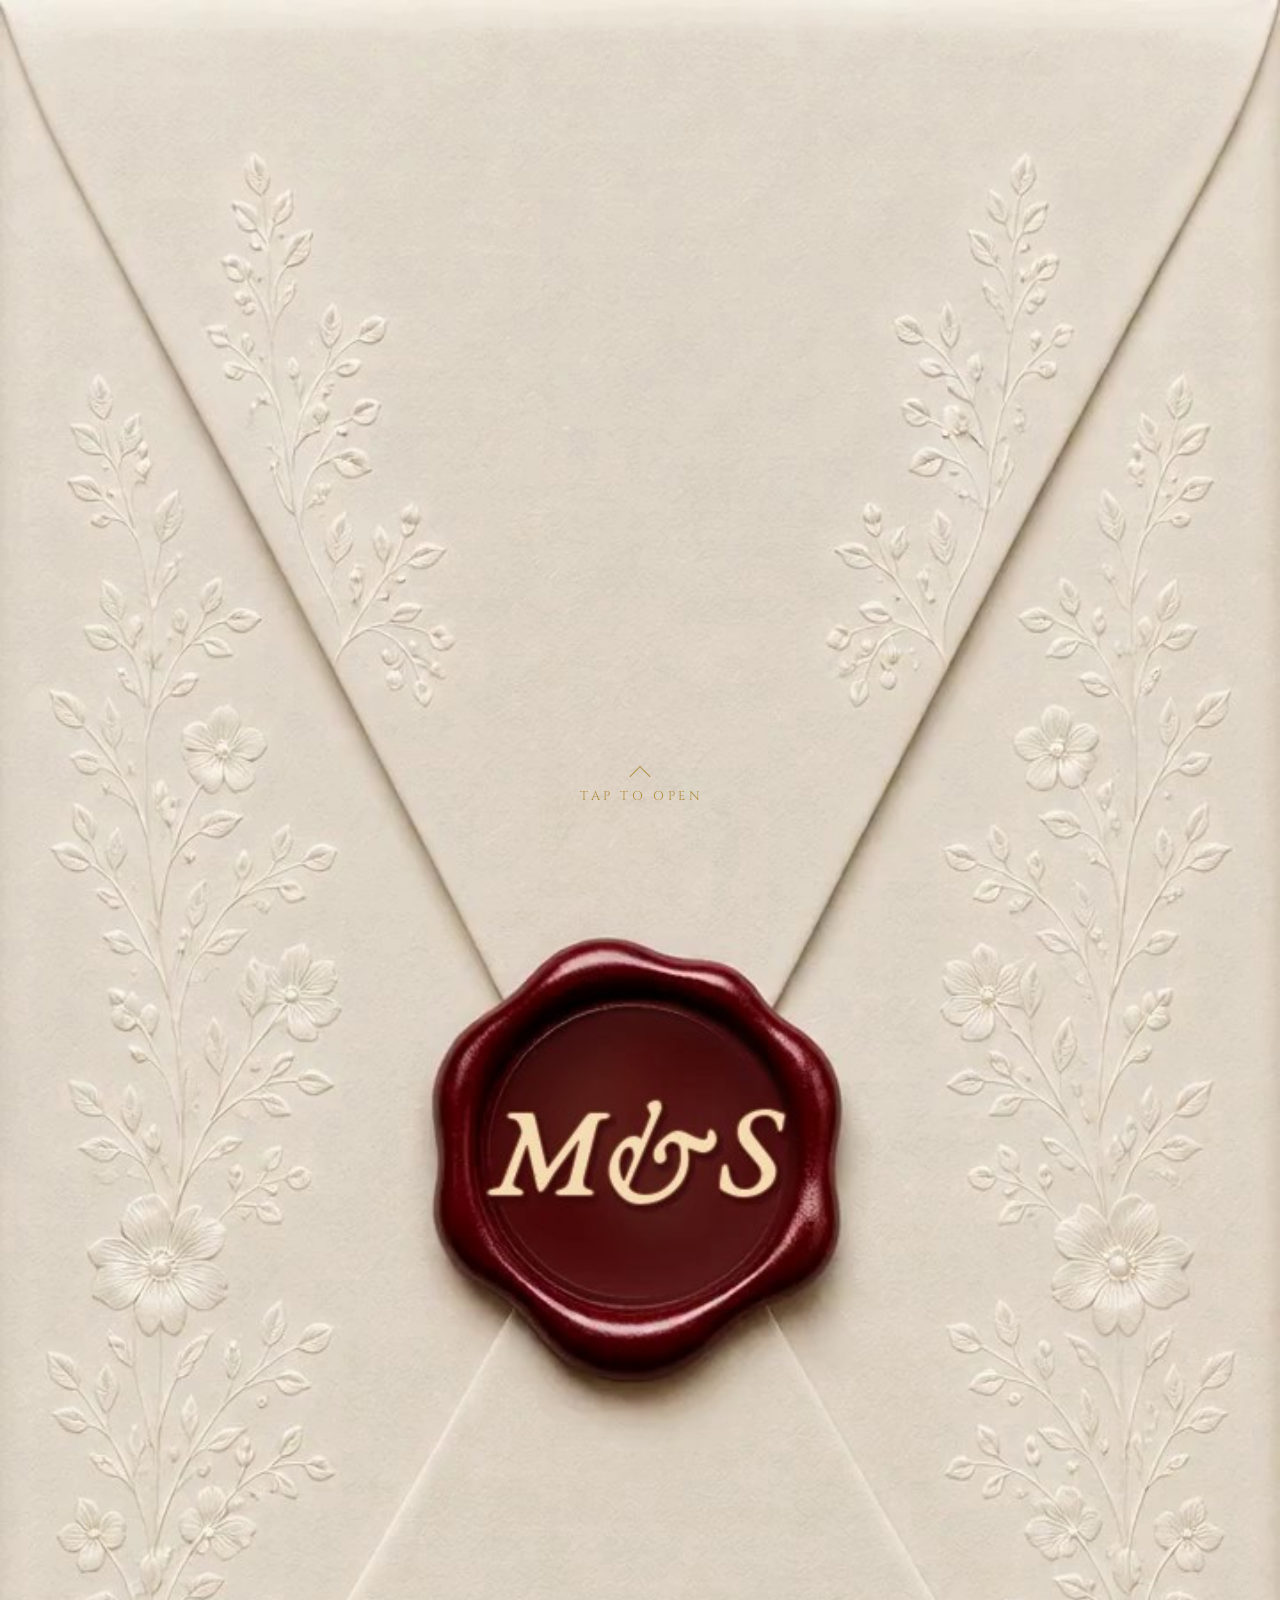
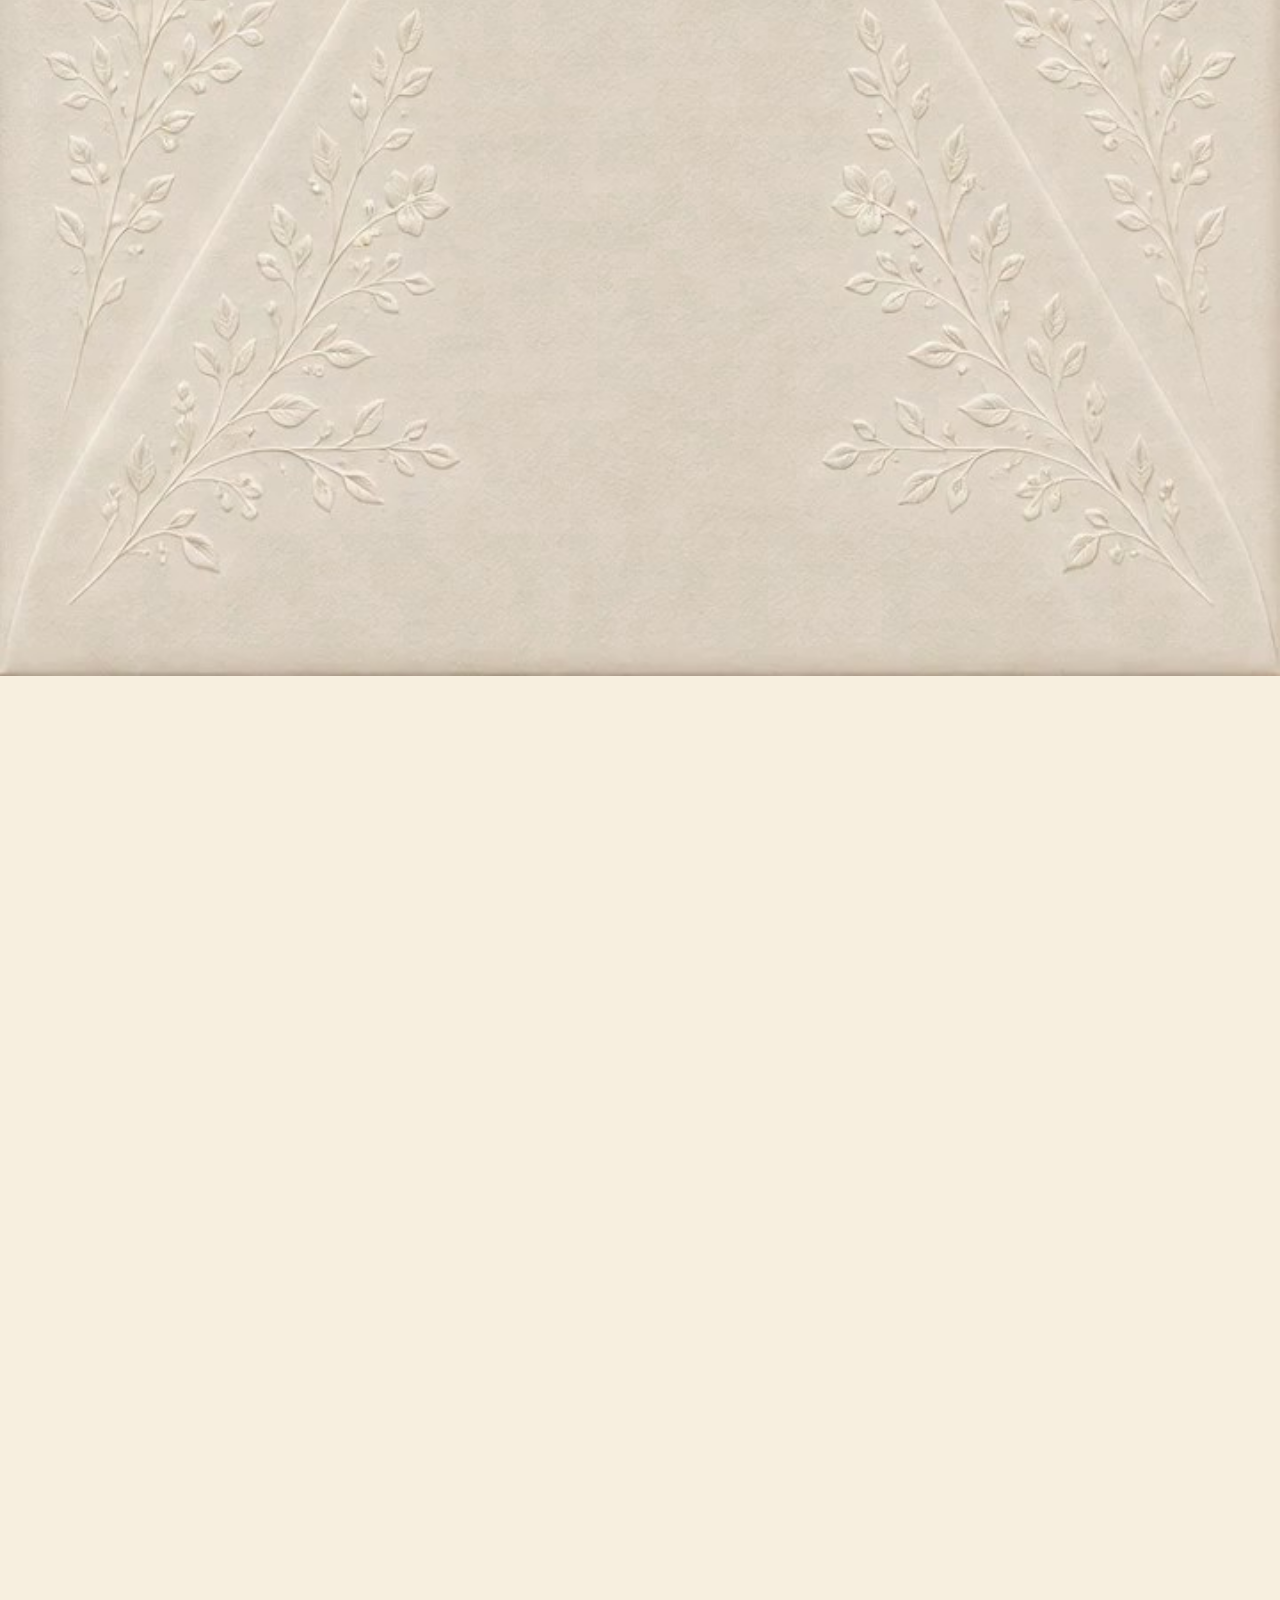
==== index.html @ cb6212d1 "Arabic hero title and ayah, English dropped from the invitation card Hero eyebrow is now "حفل زفاف" " ====
<!DOCTYPE html>
<html lang="en">
<head>
<meta charset="utf-8">
<meta name="viewport" content="width=device-width, initial-scale=1, viewport-fit=cover">
<meta name="theme-color" content="#F7EFDF">

<title>Kattb Ketab Invitation</title>
<meta name="description" content="You're invited to Mohamed &amp; Sohila's Kattb Ketab.">

<!-- Open Graph / Twitter Card — what a guest sees when this link is pasted
     into WhatsApp, iMessage, or any chat app. Absolute URLs on the image
     and og:url are required, not stylistic — WhatsApp/iMessage/Facebook
     fetch the image server-side, with no browser to resolve a relative
     path against.

     This is the mohamed-tamer branch's content, deployed separately at
     nour1029.github.io/mohamed-sohila-invitation/ — not solinvitations.com,
     which stays Mazen & Shams's. -->
<meta property="og:type" content="website">
<meta property="og:url" content="https://nour1029.github.io/mohamed-sohila-invitation/">
<meta property="og:title" content="Mohamed &amp; Sohila">
<meta property="og:description" content="You're invited to our Kattb Ketab.">
<meta property="og:image" content="https://nour1029.github.io/mohamed-sohila-invitation/assets/img/og-image.jpg">
<meta property="og:image:width" content="1200">
<meta property="og:image:height" content="630">
<meta name="twitter:card" content="summary_large_image">
<meta name="twitter:title" content="Mohamed &amp; Sohila">
<meta name="twitter:description" content="You're invited to our Kattb Ketab.">
<meta name="twitter:image" content="https://nour1029.github.io/mohamed-sohila-invitation/assets/img/og-image.jpg">

<link rel="preconnect" href="https://fonts.googleapis.com">
<link rel="preconnect" href="https://fonts.gstatic.com" crossorigin>
<!--
  Script font: Pinyon Script is the working default. All four candidates render
  side by side in _fonts.html — swap the pick here and in --font-script.
-->
<!-- Amiri is a proper Naskh face — the Bismillah must not fall back to a
     system font that mangles its diacritics. -->
<!-- Imperial Script matches the reference's own font for the "Two Souls..."
     lines exactly (its 'NewFonts' weight 300 resolves to Imperial Script). -->
<link href="https://fonts.googleapis.com/css2?family=Amiri&family=Cinzel:wght@400;500;600&family=Imperial+Script&family=Ovo&family=Pinyon+Script&display=swap" rel="stylesheet">

<link rel="stylesheet" href="css/style.css">

<!-- Marks that scripting is available, before first paint. The reveal styles
     hang off this, so a failed script leaves content visible rather than
     stranding the whole invitation at opacity 0. -->
<script>document.documentElement.classList.add('js');</script>
</head>

<body>

<!-- ============================================================
     Phase 0 scaffold. Every <section> below is an empty labeled
     band; the phase that fills it is named in the badge.
     ============================================================ -->

<!-- 1 · Envelope gate — Phase 2. Outside <main>: it covers the page
     rather than being part of the document flow.

     Two stages, as on the reference: a still of the sealed envelope, then
     on tap a short video of it opening. The video fades out as it ends and
     the invitation is underneath. -->
<div class="gate" id="gate">

  <div class="gate__still" id="gate-still">
    <!-- The exact first frame of gate-video below, not a separate still —
         so the still-to-film handoff on tap is pixel-identical, zero jump. -->
    <img class="gate__img" src="assets/img/envelope-closed.jpg" alt=""
         width="720" height="1280" fetchpriority="high">

    <button class="gate__open" type="button" id="gate-open">
      <span class="cue">
        <span class="cue__chevron"></span>
        <span class="cue__label caps">Tap to open</span>
      </span>
      <span class="visually-hidden">Open the invitation</span>
    </button>
  </div>

  <!-- muted + playsinline are what make autoplay-after-gesture legal on
       iOS; without playsinline it takes over the whole screen. -->
  <div class="gate__film" id="gate-film" aria-hidden="true">
    <video id="gate-video" class="gate__video"
           src="assets/video/envelope-open-MS.mp4"
           muted playsinline preload="auto"></video>
  </div>

</div>

<main id="invitation">


  <!-- 2 · Hero — Phase 3. tabindex allows the gate to land focus here. -->
  <section id="hero" class="hero" tabindex="-1">
    <div class="hero__panel">

      <!-- The scene is a video: the swans drift, petals fall, light moves.
           poster is the still plate, so a browser that cannot decode HEVC
           shows the painting instead of a blank box. preload is none and
           playback starts on wedding:open — no reason to pull 7MB before
           the guest has opened the envelope. -->
      <!-- src is set directly rather than via <source type="video/quicktime">:
           browsers filter <source> by declared type, and Chrome reports no
           support for quicktime even where it decodes the file happily. A
           bare src lets it sniff, and a browser that genuinely cannot decode
           just keeps showing the poster. -->
      <video class="hero__bg" id="hero-video"
             src="assets/video/swans.mov"
             poster="assets/img/hero-scene.jpg"
             muted loop playsinline preload="none"
             width="720" height="1280" aria-hidden="true"></video>

      <div class="hero__words">
        <p class="hero__eyebrow script" lang="ar" dir="rtl" data-reveal>حفل زفاف</p>
        <p class="hero__date display" data-reveal>
          <time data-wedding="date"></time>
        </p>
      </div>

      <h1 class="heading heading--names hero__names" data-reveal>
        <span data-wedding="couple.one"></span>
        <span class="amp" aria-hidden="true">&amp;</span>
        <span data-wedding="couple.two"></span>
      </h1>

      <p class="hero__cue cue cue--down" aria-hidden="true">
        <span class="cue__chevron"></span>
        <span class="cue__label script">Scroll down</span>
      </p>

    </div>
  </section>

  <!-- 3 · Bismillah / invitation — Phase 5 -->
  <section id="invitation-card" class="section">
    <div class="section__inner">
      <article class="card invite" data-reveal-stagger>

        <!-- Same floral cutouts the reference uses to flank its own invite
             card (assets/img/README.md — the Tilda IDs match exactly). WebP
             first, at the same width the reference itself requests. -->
        <picture>
          <source srcset="assets/img/invite-ivy-left.webp" type="image/webp">
          <img class="invite__ivy invite__ivy--start" src="assets/img/hero-floral-left.png" alt="" aria-hidden="true" width="480" height="736">
        </picture>
        <picture>
          <source srcset="assets/img/invite-ivy-right.webp" type="image/webp">
          <img class="invite__ivy invite__ivy--end" src="assets/img/hero-floral-right.png" alt="" aria-hidden="true" width="484" height="736">
        </picture>

        <img class="bismillah" src="assets/img/bismillah.png"
             alt="بِسْمِ ٱللّٰهِ ٱلرَّحْمَـٰنِ ٱلرَّحِيمِ — In the name of Allah, the Most Gracious, the Most Merciful"
             width="1022" height="312">

        <!-- Surah Ar-Rum 30:21 (excerpt) — "...and He placed between you
             affection and mercy..." — the verse almost every Arabic wedding
             invitation opens with. Same ink-over-paper extraction as the
             venue line art (assets/img/README.md), so it sits transparent
             on the card like bismillah.png does. -->
        <img class="invite__ayah" src="assets/img/ayah.png"
             alt="وَجَعَلَ بَيْنَكُم مَّوَدَّةً وَرَحْمَةً — And He placed between you affection and mercy (Surah Ar-Rum 30:21)"
             width="448" height="76">

        <p class="invite__greeting" lang="ar" dir="rtl">
          بقلوب بملؤها الفرح والسعادة نتشرف بدعوتكم لحضور حفل زفاف
        </p>

      </article>
    </div>
  </section>

  <!-- 4 · Countdown — Phase 6. Sits on the plain cream ground, no card. -->
  <section id="countdown" class="section countdown">
    <div class="section__inner">
      <h2 class="heading" data-reveal><span>The Celebration Begins In</span></h2>

      <!-- No data-reveal here: the ink-wipe-in on scroll and the per-digit
           flip on tick are bespoke to the countdown and driven by
           initCountdown() itself, not the generic reveal engine. -->
      <div class="countdown__clock" id="countdown-clock">
        <div class="count">
          <span class="count__wrap"><span class="count__value" data-count="days">--</span></span>
          <span class="count__label" data-count-label="days">Days</span>
        </div>
        <span class="count__sep" aria-hidden="true">:</span>
        <div class="count">
          <span class="count__wrap"><span class="count__value" data-count="hours">--</span></span>
          <span class="count__label" data-count-label="hours">Hours</span>
        </div>
        <span class="count__sep" aria-hidden="true">:</span>
        <div class="count">
          <span class="count__wrap"><span class="count__value" data-count="minutes">--</span></span>
          <span class="count__label" data-count-label="minutes">Minutes</span>
        </div>
        <span class="count__sep" aria-hidden="true">:</span>
        <div class="count">
          <span class="count__wrap"><span class="count__value" data-count="seconds">--</span></span>
          <span class="count__label" data-count-label="seconds">Seconds</span>
        </div>
      </div>

      <!-- Shown once the date has passed; the clock is hidden then. -->
      <p class="countdown__after script" id="countdown-after" hidden></p>
    </div>
  </section>

  <!-- 6 · Venue + map — Phase 8 -->
  <section id="venue" class="section venue">
    <div class="section__inner">
      <article class="card card--paper venue__card" data-reveal-stagger>

        <!-- No flanking flourishes here: the design puts a single centred
             rule-and-palmette *under* the heading instead. -->
        <h2 class="heading"><span>Location</span></h2>

        <img class="venue__divider" src="assets/img/venue-divider.png"
             alt="" aria-hidden="true" width="203" height="48">

        <p class="venue__name" data-wedding="venue.name"></p>

        <!-- One line per WEDDING.venue.addressLines entry, filled by
             initVenue. The design breaks after "…6th of October City," and
             a single joined string wraps wherever the column happens to
             run out, which is rarely the same place. -->
        <p class="venue__address">
          <span class="venue__address-label">Address:</span>
          <span class="venue__address-lines"></span>
        </p>

        <!-- Line drawing of the hall. Transparent PNG: the stone is drawn as
             ink over paper, so it picks up whatever the card's fill is rather
             than sitting on a cream rectangle of its own. -->
        <img class="venue__art" src="assets/img/venue-building.png"
             alt="Line drawing of Laveora Wedding Hall — a domed stone hall with
                  a colonnaded entrance, flanked by cypress trees"
             width="1108" height="532" loading="lazy" decoding="async">
      </article>

      <div class="frame venue__frame" data-reveal>
        <div class="frame__inner">
          <!-- src is set from WEDDING.venue so the coordinates live in one
               place; loading=lazy keeps the heaviest thing on the page off
               the critical path. -->
          <iframe
            class="venue__map"
            id="venue-map"
            title="Map showing the Kattb Ketab venue"
            loading="lazy"
            referrerpolicy="no-referrer-when-downgrade"
            allowfullscreen></iframe>
        </div>
      </div>

      <p class="venue__actions" data-reveal>
        <a class="link-caps" id="venue-directions" href="#">Open in Maps</a>
      </p>
    </div>
  </section>

  <!-- 9 · Closing — Phase 12 -->
  <section id="closing" class="closing">
    <div class="section__inner closing__words">
      <p class="heading closing__line" data-reveal>Hope to see you there!</p>
      <p class="closing__names display" data-wedding="couple.both" data-reveal></p>
    </div>

    <figure class="closing__figure" data-reveal>
      <!-- The polaroid photo you supplied, at its own 1024x1024, shipped
           whole with its white border kept — see assets/img/README.md.

           Capped at 1024px so it is never enlarged past its true size —
           see .closing__figure for why a photo this shape cannot also be
           edge-to-edge on a desktop. -->
      <img class="closing__photo" src="assets/img/couple.jpg"
           alt="A polaroid-style photo of the two of you"
           width="1024" height="1024" loading="lazy" decoding="async">
    </figure>
  </section>

</main>

<!-- Persistent music button — Phase 11.
     Stays hidden unless WEDDING.audioSrc is set, so an unconfigured
     player never shows a control that cannot do anything. -->
<button class="music" id="music-toggle" type="button" hidden aria-pressed="false">
  <span class="music__icon" aria-hidden="true"></span>
  <span class="visually-hidden" id="music-label">Play music</span>
</button>
<audio id="music-audio" loop preload="none"></audio>

<script src="js/main.js"></script>
</body>
</html>
---- css/style.css ----
/* ============================================================
   The Sacred Garden — wedding invitation
   Phase 0: reset, design tokens, responsive shell, scaffold bands.
   Section styles arrive in their own phases.
   ============================================================ */

/* ---------- 1 · Tokens ------------------------------------ */

:root {
  /* Palette — REFERENCE.md §2. Nothing here is pure black or white. */
  --cream:        #F7EFDF;
  --paper:        #EFE7D6;
  --gold:         #B08D3E;
  --gold-light:   #D4B36A;
  --maroon:       #6B1220;
  --maroon-deep:  #4A0C16;
  --ink:          #4A3F35;
  --sage:         #8A9A7B;
  --blush:        #D9A9A0;

  /* Derived tints — for rules, shadows, washes. */
  --ink-soft:     color-mix(in srgb, var(--ink) 68%, transparent);
  --gold-soft:    color-mix(in srgb, var(--gold) 32%, transparent);
  --shadow-warm:  color-mix(in srgb, var(--maroon-deep) 14%, transparent);

  /* Type families */
  --font-script:  "Pinyon Script", cursive;   /* candidate — see _fonts.html */
  --font-display: "Cinzel", Georgia, serif;   /* caps, numerals */
  --font-body:    "Ovo", Georgia, serif;

  /* Type scale — fluid, mobile floor to desktop ceiling.
     Script runs deliberately large; it is the personality of the design. */
  --t-script-xl:  clamp(4.25rem, 17vw, 7.5rem);   /* couple's names */
  /* Section headings must clear their flanking flourishes on one line.
     The ceiling is set by the longest heading, "Confirm Your Attendance":
     at 2.6rem it measures ~392px, which fits a 556px desktop column with
     two 56px flourishes and their gaps. Raise this and that heading wraps
     and squeezes its ornaments to nothing. */
  --t-script-lg:  clamp(1.75rem, 8vw, 2.6rem);    /* section headings */
  --t-script-md:  clamp(1.75rem, 6.5vw, 2.5rem);  /* "Scroll down" */
  --t-display-lg: clamp(2.25rem, 9vw, 3.5rem);    /* countdown numerals */
  --t-display-md: clamp(1rem, 3.6vw, 1.25rem);    /* venue name */
  --t-caps:       clamp(0.7rem, 2.9vw, 0.8rem);   /* tracked gold caps */
  --t-body:       clamp(0.95rem, 3.7vw, 1.0625rem);
  --t-small:      clamp(0.75rem, 3vw, 0.8125rem);

  --track-caps:   0.28em;   /* wide tracking on all-caps gold labels */
  --leading-body: 1.75;

  /* Rhythm */
  --space-1: 0.5rem;
  --space-2: 1rem;
  --space-3: 1.5rem;
  --space-4: 2.5rem;
  --space-5: 4rem;
  --space-6: 6rem;

  /* Layout */
  --col:        480px;   /* the intimate column, phone-width by intent */
  --col-wide:   620px;   /* desktop breathes a little, never sprawls */
  --gutter:     clamp(1.25rem, 5vw, 2rem);

  /* Motion — Phase 4 uses these for every reveal. */
  --ease-out:   cubic-bezier(0.22, 0.61, 0.36, 1);
  --dur-reveal: 0.7s;
  --stagger:    120ms;
}

/* ---------- 2 · Reset ------------------------------------- */

*, *::before, *::after { box-sizing: border-box; }

html {
  -webkit-text-size-adjust: 100%;
  scroll-behavior: smooth;
  /* `clip`, not `hidden`, and on the root as well as the body.

     The invite card's florals deliberately overhang the screen edges. With
     only `overflow-x: hidden` on <body> that overhang still widened the
     initial containing block — innerWidth read 449 on a 390px phone — and
     anything `position: fixed` then anchored to 449 instead of 390. The
     music button's right edge landed at 429, i.e. two thirds of it off the
     side of the screen.

     `clip` does not create a scroll container, so the overflow cannot
     extend the scrollable area. Measured after: innerWidth 390,
     scrollWidth 390, button right edge 370 — and the floral still
     overhangs to -59 exactly as before. */
  overflow-x: clip;
}

body,
h1, h2, h3, h4, p, figure, blockquote, dl, dd, ul, ol {
  margin: 0;
  padding: 0;
}

ul[role="list"], ol[role="list"] { list-style: none; }

img, picture, svg, video {
  display: block;
  max-width: 100%;
  height: auto;
}

input, button, textarea, select {
  font: inherit;
  color: inherit;
}

button {
  background: none;
  border: 0;
  cursor: pointer;
}

a { color: inherit; }

:focus-visible {
  outline: 2px solid var(--gold);
  outline-offset: 3px;
}

/* ---------- 3 · Ground ------------------------------------ */

body {
  background: var(--cream);
  color: var(--ink);
  font-family: var(--font-body);
  font-size: var(--t-body);
  line-height: var(--leading-body);
  /* Paired with the same on <html> — see the note there for why `clip`. */
  overflow-x: clip;
  /* Phase 2 adds .is-locked here while the envelope is closed. */
}

/* The single content column. Mobile-first: full width minus gutters,
   capped so it stays intimate. Desktop widens modestly instead of
   leaving a phone-shaped strip stranded in empty cream. */
.col {
  width: 100%;
  max-width: var(--col);
  margin-inline: auto;
  padding-inline: var(--gutter);
}

@media (min-width: 768px) {
  .col { max-width: var(--col-wide); }
}

/* ---------- 4 · Utilities --------------------------------- */

.script  { font-family: var(--font-script); color: var(--gold); line-height: 1.15; }
.display { font-family: var(--font-display); }

.caps {
  font-family: var(--font-display);
  font-size: var(--t-caps);
  letter-spacing: var(--track-caps);
  text-transform: uppercase;
  color: var(--gold);
  /* tracking adds a trailing gap; pull it back so text stays optically centered */
  text-indent: var(--track-caps);
}

.visually-hidden {
  position: absolute;
  width: 1px; height: 1px;
  margin: -1px; padding: 0;
  overflow: hidden;
  clip-path: inset(50%);
  white-space: nowrap;
}

/* ============================================================
   5 · Design primitives (Phase 1)

   Every ornament on this site is built here, once. Nothing is
   copied from the reference — the wax, the torn edge, and the
   filigree are all CSS gradients and inline SVG.
   ============================================================ */

/* ---------- 5.1 · Headings -------------------------------- */

.heading {
  font-family: var(--font-script);
  color: var(--gold);
  font-size: var(--t-script-lg);
  font-weight: 400;
  line-height: 1.15;
  text-align: center;
}

.heading--names {
  font-size: var(--t-script-xl);
  line-height: 1.02;
}

/* The `&` between the names sits smaller and tucked in. */
.heading--names .amp {
  display: block;
  font-size: 0.42em;
  margin-block: -0.08em;
}

/* Gold filigree flanking a script heading. Requires the heading text to be
   wrapped in a <span> — a bare text node becomes an anonymous flex item,
   which cannot be told to hold its ground, so it wraps to two lines and
   leaves the ornaments straddling both.

   The ornaments take only the space the text leaves over (basis 0, grow 1),
   so a long heading like "Schedule of Events" stays on one line and the
   flourishes quietly get shorter instead. */
.heading--flourished {
  display: flex;
  align-items: center;
  justify-content: center;
  gap: clamp(0.4rem, 2.5vw, 1rem);
}

.heading--flourished > span {
  flex: 0 1 auto;
  min-width: 0;
}

.heading--flourished::before,
.heading--flourished::after {
  content: "";
  flex: 1 1 0;
  /* A floor, not zero. Taking only leftover space means a long heading can
     starve these down to 0px and the ornaments vanish with no sign that
     anything is wrong — which is exactly what happened at desktop width.
     The floor scales with the viewport: a fixed 40px is generous on a
     laptop but wide enough on a phone to push the heading onto two lines,
     which is the opposite problem. 5.5vw rather than 8vw: a heading inside
     a card (padding on both the card and its section) has noticeably less
     room than one sitting straight in .section__inner, and 8vw was enough
     to wrap "Schedule of Events" back onto two lines the moment it had a
     card's padding to contend with — the exact failure this floor exists
     to prevent, just from the other side. This still saturates at the
     40px cap well before desktop width, so the original fix is unaffected. */
  min-width: clamp(26px, 5.5vw, 40px);
  max-width: 92px;
  height: 20px;
  background: var(--filigree) center / contain no-repeat;
}

.heading--flourished::before { transform: scaleX(-1); }

/* Below this a flourish is a stub, not an ornament — drop it entirely. */
@media (max-width: 360px) {
  .heading--flourished::before,
  .heading--flourished::after { display: none; }
}

/* ---------- 5.2 · Wax seal --------------------------------
   One component, two dresses: a script monogram (R&Z) or
   tracked Cinzel caps (RSVP). Set --seal-size to scale it.

   The lobed edge is a clip-path polygon, so an inset box-shadow
   would trace the element's *rectangle* and get sliced off by the
   clip. All the depth here is radial gradients instead, which
   follow the wax shape whatever it is.
   ---------------------------------------------------------- */

.seal {
  --seal-size: 118px;

  position: relative;
  display: grid;
  place-items: center;
  width: var(--seal-size);
  aspect-ratio: 1;
  isolation: isolate;

  clip-path: polygon(
    99.13% 50.00%, 97.10% 52.85%, 94.83% 55.44%, 93.33% 57.94%, 90.89% 60.08%,
    91.46% 62.92%, 92.57% 66.14%, 93.89% 69.75%, 93.05% 72.59%, 91.35% 75.00%,
    87.08% 75.60%, 84.44% 76.98%, 82.16% 78.49%, 81.14% 81.14%, 80.52% 84.45%,
    79.51% 87.66%, 77.80% 90.28%, 74.71% 90.87%, 71.26% 90.50%, 67.64% 89.19%,
    65.20% 90.07%, 63.11% 92.07%, 60.90% 94.23%, 58.58% 96.83%, 55.84% 98.14%,
    52.87% 97.43%, 50.00% 95.33%, 47.37% 93.53%, 44.90% 91.96%, 42.24% 92.34%,
    38.95% 94.83%, 35.80% 95.56%, 32.59% 95.92%, 30.53% 93.26%, 29.05% 89.92%,
    27.71% 86.87%, 26.06% 84.68%, 23.20% 84.21%, 19.89% 83.98%, 15.87% 84.13%,
    13.95% 81.94%, 12.21% 79.61%, 12.05% 76.19%, 12.68% 72.56%, 12.60% 69.63%,
    10.72% 67.68%,  7.56% 66.10%,  4.63% 64.14%,  2.44% 61.72%,  3.18% 58.58%,
     4.91% 55.48%,  6.61% 52.62%,  7.61% 50.00%,  6.30% 47.36%,  4.18% 44.44%,
     3.62% 41.50%,  3.00% 38.42%,  4.97% 35.97%,  7.83% 34.01%, 10.05% 32.02%,
    12.25% 30.19%, 13.09% 27.69%, 12.42% 24.06%, 12.79% 20.85%, 13.21% 17.41%,
    16.11% 16.11%, 19.37% 15.43%, 22.90% 15.41%, 25.92% 15.12%, 27.63% 12.99%,
    28.75%  9.52%, 30.49%  6.64%, 32.88%  4.86%, 35.72%  4.17%, 39.18%  6.11%,
    42.24%  7.68%, 44.86%  7.67%, 47.40%  6.94%, 50.00%  4.67%, 52.85%  2.88%,
    55.81%  2.17%, 58.60%  3.08%, 61.03%  5.24%, 62.84%  8.79%, 65.22%  9.86%,
    67.71% 10.64%, 71.15%  9.71%, 74.62%  9.28%, 77.38% 10.33%, 79.19% 12.74%,
    79.89% 16.26%, 80.46% 19.54%, 82.07% 21.59%, 84.56% 22.92%, 88.01% 23.76%,
    90.64% 25.43%, 92.94% 27.47%, 93.41% 30.46%, 92.82% 33.76%, 91.06% 37.21%,
    90.81% 39.94%, 93.26% 42.07%, 94.93% 44.54%, 97.80% 47.11%
  );

  background:
    /* top-left highlight, as if lit from a window */
    radial-gradient(circle at 33% 27%,
      color-mix(in srgb, var(--maroon) 78%, #fff) 0%,
      transparent 46%),
    /* the dome: lighter in the middle, deepening to the rim */
    radial-gradient(circle at 50% 46%,
      color-mix(in srgb, var(--maroon) 92%, #fff) 0%,
      var(--maroon) 40%,
      var(--maroon-deep) 88%);

  filter: drop-shadow(0 3px 5px var(--shadow-warm));
}

/* The stamped recess — a true circle, so a real inset shadow works. */
.seal::before {
  content: "";
  position: absolute;
  inset: 11%;
  border-radius: 50%;
  box-shadow:
    inset 0 2px 3px color-mix(in srgb, var(--maroon-deep) 85%, transparent),
    inset 0 -1px 1px color-mix(in srgb, #fff 22%, transparent);
}

.seal__mark {
  position: relative;
  z-index: 1;
  color: var(--gold-light);
  text-shadow: 0 1px 1px color-mix(in srgb, var(--maroon-deep) 70%, transparent);
  line-height: 1;
}

/* Dress 1 — script monogram, e.g. R&Z */
.seal--monogram .seal__mark {
  font-family: var(--font-script);
  font-size: calc(var(--seal-size) * 0.38);
  /* script glyphs sit high in the em box; nudge them onto the optical centre */
  margin-top: calc(var(--seal-size) * 0.04);
}

/* Dress 2 — tracked caps, e.g. RSVP */
.seal--label .seal__mark {
  font-family: var(--font-display);
  font-size: calc(var(--seal-size) * 0.15);
  letter-spacing: 0.18em;
  text-indent: 0.18em;
  text-transform: uppercase;
}

/* A hairline flourish under a label seal. */
.seal--label .seal__mark::after {
  content: "";
  display: block;
  width: 46%;
  height: 3px;
  margin: 0.35em auto 0;
  background: var(--seal-rule) center / contain no-repeat;
  opacity: 0.85;
}

button.seal { padding: 0; transition: transform 0.25s var(--ease-out); }
button.seal:hover { transform: translateY(-2px) scale(1.02); }
button.seal:active { transform: translateY(0) scale(0.99); }

/* ---------- 5.3 · Torn-paper card -------------------------
   Deckled top and bottom edges, cut with a tiling SVG mask so
   the card is genuinely transparent at the tear — it reads
   correctly over any ground, not just cream.
   ---------------------------------------------------------- */

.card {
  --tear: 14px;

  position: relative;
  padding: calc(var(--tear) + var(--space-4)) var(--space-3);
  background: var(--paper);

  -webkit-mask-image: var(--torn-top), var(--torn-bottom), linear-gradient(#000, #000);
          mask-image: var(--torn-top), var(--torn-bottom), linear-gradient(#000, #000);
  -webkit-mask-repeat: repeat-x, repeat-x, no-repeat;
          mask-repeat: repeat-x, repeat-x, no-repeat;
  -webkit-mask-position: top left, bottom left, center;
          mask-position: top left, bottom left, center;
  -webkit-mask-size: auto var(--tear), auto var(--tear), 100% calc(100% - (2 * var(--tear)));
          mask-size: auto var(--tear), auto var(--tear), 100% calc(100% - (2 * var(--tear)));
}

/* Paper grain. Sits under the content, above the fill. */
.card::before {
  content: "";
  position: absolute;
  inset: 0;
  background: var(--paper-grain);
  opacity: 0.055;
  pointer-events: none;
}

.card > * { position: relative; }

/* ---------- 5.4 · Ornate frame ----------------------------
   Double gold rule with a filigree crest breaking the line at
   top and bottom centre. Wraps the map in Phase 8.
   ---------------------------------------------------------- */

.frame {
  position: relative;
  padding: 7px;
  border: 1px solid var(--gold);
  border-radius: 3px;
  background: var(--cream);
  box-shadow: inset 0 0 0 3px var(--cream), inset 0 0 0 4px var(--gold-soft);
}

.frame__inner {
  overflow: hidden;
  border-radius: 1px;
}

.frame::before,
.frame::after {
  content: "";
  position: absolute;
  left: 50%;
  width: 56px;
  height: 16px;
  translate: -50% 0;
  background: var(--cream) var(--crest) center / contain no-repeat;
}

.frame::before { top: -8px; }
.frame::after  { bottom: -8px; rotate: 180deg; }

/* ---------- 5.5 · Chevron + label cue ---------------------
   The `^` + "Tap to open" / "Scroll down" unit.
   ---------------------------------------------------------- */

.cue {
  display: flex;
  flex-direction: column;
  align-items: center;
  gap: var(--space-1);
}

.cue__chevron {
  width: 15px;
  height: 15px;
  border-top: 1px solid var(--gold);
  border-left: 1px solid var(--gold);
  rotate: 45deg;
  /* the rotated square hangs low; lift it back onto the baseline */
  margin-bottom: -3px;
}

.cue--down { flex-direction: column-reverse; }
.cue--down .cue__chevron { rotate: 225deg; margin-bottom: 0; margin-top: -3px; }

.cue__label { line-height: 1.2; }

/* ---------- 5.6 · Art slots -------------------------------
   Where the real florals and photos drop in. The dashed box is
   visible only while a slot is still empty.
   ---------------------------------------------------------- */

.slot {
  display: grid;
  place-items: center;
  min-height: 60px;
  padding: var(--space-1);
  border: 1px dashed var(--gold-soft);
  border-radius: 2px;
  font-family: var(--font-body);
  font-size: var(--t-small);
  line-height: 1.3;
  color: var(--ink-soft);
  text-align: center;
}

.slot:has(img) { border: 0; padding: 0; min-height: 0; }

/* ---------- 5.7 · Ornament sources ------------------------
   Inline SVG, kept together so the artwork is in one place.
   ---------------------------------------------------------- */

:root {
  /* Deckled tear, generated to tile seamlessly under repeat-x. */
  --torn-top: url("data:image/svg+xml,%3Csvg xmlns='http://www.w3.org/2000/svg' viewBox='0 0 160 16'%3E%3Cpath fill='%23000' d='M0,16 L0,11.3 Q0,11.3 4,6.5 Q8,1.6 12,6.6 Q16,11.6 20,8 Q24,4.4 28,6.9 Q32,9.4 36,6.9 Q40,4.3 44,7.7 Q48,11 52,7.2 Q56,3.5 60,7 Q64,10.6 68,7 Q72,3.4 76,6.3 Q80,9.3 84,6.5 Q88,3.6 92,7.7 Q96,11.7 100,7.3 Q104,3 108,7.5 Q112,12.1 116,8.1 Q120,4.2 124,7.8 Q128,11.5 132,8.2 Q136,5 140,8.5 Q144,12 148,7.7 Q152,3.5 156,7.4 L160,11.3 L160,16 Z'/%3E%3C/svg%3E");

  --torn-bottom: url("data:image/svg+xml,%3Csvg xmlns='http://www.w3.org/2000/svg' viewBox='0 0 160 16'%3E%3Cg transform='translate(0,16) scale(1,-1)'%3E%3Cpath fill='%23000' d='M0,16 L0,11.3 Q0,11.3 4,6.5 Q8,1.6 12,6.6 Q16,11.6 20,8 Q24,4.4 28,6.9 Q32,9.4 36,6.9 Q40,4.3 44,7.7 Q48,11 52,7.2 Q56,3.5 60,7 Q64,10.6 68,7 Q72,3.4 76,6.3 Q80,9.3 84,6.5 Q88,3.6 92,7.7 Q96,11.7 100,7.3 Q104,3 108,7.5 Q112,12.1 116,8.1 Q120,4.2 124,7.8 Q128,11.5 132,8.2 Q136,5 140,8.5 Q144,12 148,7.7 Q152,3.5 156,7.4 L160,11.3 L160,16 Z'/%3E%3C/g%3E%3C/svg%3E");

  /* Paper fibre. Turbulence is cheap here — one 140px tile, reused. */
  --paper-grain: url("data:image/svg+xml,%3Csvg xmlns='http://www.w3.org/2000/svg' viewBox='0 0 140 140'%3E%3Cfilter id='g'%3E%3CfeTurbulence type='fractalNoise' baseFrequency='0.85' numOctaves='4' stitchTiles='stitch'/%3E%3C/filter%3E%3Crect width='140' height='140' filter='url(%23g)'/%3E%3C/svg%3E");

  /* Filigree: a tapering vine, a curl above and below, one leaf. */
  --filigree: url("data:image/svg+xml,%3Csvg xmlns='http://www.w3.org/2000/svg' viewBox='0 0 52 20'%3E%3Cg fill='none' stroke='%23B08D3E' stroke-width='0.9' stroke-linecap='round'%3E%3Cpath d='M1,10 C14,10 22,4 33,4 C44,4 47.5,10 42,12 C37.5,13.6 35,9.5 39,7.8'/%3E%3Cpath d='M1,10 C14,10 22,16 33,16 C44,16 47.5,10 42,8 C37.5,6.4 35,10.5 39,12.2'/%3E%3C/g%3E%3Cpath fill='%23B08D3E' d='M7,10 C11,6.6 17,6.6 20.5,9.2 C16.5,12.2 10.5,12.2 7,10 Z'/%3E%3Ccircle cx='1.6' cy='10' r='1.5' fill='%23B08D3E'/%3E%3C/svg%3E");

  /* Frame crest: diamond with scrolled wings. */
  --crest: url("data:image/svg+xml,%3Csvg xmlns='http://www.w3.org/2000/svg' viewBox='0 0 56 16'%3E%3Cg fill='none' stroke='%23B08D3E' stroke-width='1' stroke-linecap='round'%3E%3Cpath d='M2,8 C10,8 14,3 20,5'/%3E%3Cpath d='M54,8 C46,8 42,3 36,5'/%3E%3C/g%3E%3Cpath fill='%23B08D3E' d='M28,1.5 L32.5,8 L28,14.5 L23.5,8 Z'/%3E%3Ccircle cx='20.5' cy='8' r='1.4' fill='%23B08D3E'/%3E%3Ccircle cx='35.5' cy='8' r='1.4' fill='%23B08D3E'/%3E%3C/svg%3E");

  /* Envelope vine, drawn twice for the emboss. Tiles: the stem enters and
     leaves each edge at the midpoint, so neighbours join up. */
  --vine-light: url("data:image/svg+xml,%3Csvg xmlns='http://www.w3.org/2000/svg' viewBox='0 0 120 120'%3E%3Cg fill='%23ffffff' stroke='none' opacity='0.32'%3E%3Cpath fill='none' stroke='%23ffffff' stroke-width='1.1' d='M0,60 C22,44 38,44 60,60 C82,76 98,76 120,60'/%3E%3Cpath fill='none' stroke='%23ffffff' stroke-width='1.1' d='M60,0 C44,22 44,38 60,60 C76,82 76,98 60,120'/%3E%3Cpath d='M24,50 c4,-5 11,-5 15,0 c-4,5 -11,5 -15,0z' transform='rotate(-32 24 50)'/%3E%3Cpath d='M96,70 c4,-5 11,-5 15,0 c-4,5 -11,5 -15,0z' transform='rotate(148 96 70)'/%3E%3Cpath d='M50,24 c4,-5 11,-5 15,0 c-4,5 -11,5 -15,0z' transform='rotate(58 50 24)'/%3E%3Cpath d='M70,96 c4,-5 11,-5 15,0 c-4,5 -11,5 -15,0z' transform='rotate(238 70 96)'/%3E%3Ccircle cx='60' cy='60' r='3.2'/%3E%3Ccircle cx='0' cy='60' r='2'/%3E%3Ccircle cx='120' cy='60' r='2'/%3E%3Ccircle cx='60' cy='0' r='2'/%3E%3Ccircle cx='60' cy='120' r='2'/%3E%3C/g%3E%3C/svg%3E");

  --vine-dark: url("data:image/svg+xml,%3Csvg xmlns='http://www.w3.org/2000/svg' viewBox='0 0 120 120'%3E%3Cg fill='%234A3F35' stroke='none' opacity='0.05'%3E%3Cpath fill='none' stroke='%234A3F35' stroke-width='1.1' d='M0,60 C22,44 38,44 60,60 C82,76 98,76 120,60'/%3E%3Cpath fill='none' stroke='%234A3F35' stroke-width='1.1' d='M60,0 C44,22 44,38 60,60 C76,82 76,98 60,120'/%3E%3Cpath d='M24,50 c4,-5 11,-5 15,0 c-4,5 -11,5 -15,0z' transform='rotate(-32 24 50)'/%3E%3Cpath d='M96,70 c4,-5 11,-5 15,0 c-4,5 -11,5 -15,0z' transform='rotate(148 96 70)'/%3E%3Cpath d='M50,24 c4,-5 11,-5 15,0 c-4,5 -11,5 -15,0z' transform='rotate(58 50 24)'/%3E%3Cpath d='M70,96 c4,-5 11,-5 15,0 c-4,5 -11,5 -15,0z' transform='rotate(238 70 96)'/%3E%3Ccircle cx='60' cy='60' r='3.2'/%3E%3Ccircle cx='0' cy='60' r='2'/%3E%3Ccircle cx='120' cy='60' r='2'/%3E%3Ccircle cx='60' cy='0' r='2'/%3E%3Ccircle cx='60' cy='120' r='2'/%3E%3C/g%3E%3C/svg%3E");

  /* Envelope fold creases, in envelope coordinates: the bottom flap folded
     up to the centre. The top flap's own edges are NOT drawn here — they
     belong to the flap, which rotates away, and would be left behind as a
     phantom V across the open envelope. preserveAspectRatio='none' stretches this to any envelope shape;
     vector-effect keeps the stroke a true hairline while it does. */
  --env-crease: url("data:image/svg+xml,%3Csvg xmlns='http://www.w3.org/2000/svg' viewBox='0 0 100 100' preserveAspectRatio='none'%3E%3Cg fill='none' stroke='%234A3F35' stroke-opacity='0.11' stroke-width='1' vector-effect='non-scaling-stroke'%3E%3Cpath d='M0,100 L50,69 L100,100'/%3E%3C/g%3E%3C/svg%3E");

  /* Rose bud crowning the schedule timeline. */
  --rosebud: url("data:image/svg+xml,%3Csvg xmlns='http://www.w3.org/2000/svg' viewBox='0 0 24 24'%3E%3Cg fill='none' stroke='%23B08D3E' stroke-width='1.1' stroke-linecap='round'%3E%3Cpath d='M12 22 L12 15'/%3E%3Cpath d='M12 17 C9 17 7.5 15.5 7.5 13.5 C10 13.5 12 15 12 17 Z' fill='%238A9A7B' stroke='%238A9A7B'/%3E%3Cpath d='M12 17 C15 17 16.5 15.5 16.5 13.5 C14 13.5 12 15 12 17 Z' fill='%238A9A7B' stroke='%238A9A7B'/%3E%3C/g%3E%3Cg fill='%23D9A9A0' stroke='%23B08D3E' stroke-width='0.7'%3E%3Cpath d='M12 2 C15.6 2 17.4 5 17.4 8.2 C17.4 11.4 15 13.6 12 13.6 C9 13.6 6.6 11.4 6.6 8.2 C6.6 5 8.4 2 12 2 Z'/%3E%3Cpath d='M12 3.4 C13.9 4.4 14.6 6.6 14.4 8.8 C14.2 11 13.2 12.4 12 13.2' fill='none'/%3E%3Cpath d='M12 3.4 C10.1 4.4 9.4 6.6 9.6 8.8 C9.8 11 10.8 12.4 12 13.2' fill='none'/%3E%3C/g%3E%3C/svg%3E");

  /* Music button icons. */
  /* The reference's own two shapes, to its exact geometry on a 24x24 box:
     a solid triangle 5,3 -> 19,12 -> 5,21, and two 4x14 bars at x=6 and
     x=14 with a 1px round. */
  --icon-play:  url("data:image/svg+xml,%3Csvg xmlns='http://www.w3.org/2000/svg' viewBox='0 0 24 24'%3E%3Cpolygon fill='%23000' points='5,3 19,12 5,21'/%3E%3C/svg%3E");
  --icon-pause: url("data:image/svg+xml,%3Csvg xmlns='http://www.w3.org/2000/svg' viewBox='0 0 24 24'%3E%3Cg fill='%23000'%3E%3Crect x='6' y='5' width='4' height='14' rx='1'/%3E%3Crect x='14' y='5' width='4' height='14' rx='1'/%3E%3C/g%3E%3C/svg%3E");

  /* Hairline rule under a seal label. */
  --seal-rule: url("data:image/svg+xml,%3Csvg xmlns='http://www.w3.org/2000/svg' viewBox='0 0 40 4'%3E%3Cg fill='none' stroke='%23D4B36A' stroke-width='0.8' stroke-linecap='round'%3E%3Cpath d='M2,2 C8,2 10,0.6 14,2'/%3E%3Cpath d='M38,2 C32,2 30,0.6 26,2'/%3E%3C/g%3E%3Ccircle cx='20' cy='2' r='1.3' fill='%23D4B36A'/%3E%3C/svg%3E");
}

/* ============================================================
   6 · Envelope gate (Phase 2)

   Stage one is a still of the sealed envelope. Stage two is a
   short film of it opening, which fades out as it finishes.
   ============================================================ */

.gate {
  position: fixed;
  inset: 0;
  z-index: 100;
  background: var(--cream);
  cursor: pointer;
  transition: opacity 0.8s var(--ease-out), visibility 0s linear 0.8s;
}

.gate[hidden] { display: none; }

/* ---------- 6.1 · Stage one: the sealed envelope ---------- */

.gate__still,
.gate__film {
  position: absolute;
  inset: 0;
  display: grid;
  place-items: center;
}

.gate__still {
  transition: opacity 0.9s var(--ease-out);
}

.gate__img,
.gate__video {
  width: 100%;
  height: 100%;
  /* contain, not cover: the envelope is the whole subject and cropping its
     edges off on a wide screen makes it read as wallpaper. */
  object-fit: contain;
}

/* The tap target is the whole screen; this button carries the label and
   gives keyboard users something real to focus. */
.gate__open {
  position: absolute;
  left: 50%;
  bottom: clamp(2rem, 9vh, 5rem);
  translate: -50% 0;
  padding: var(--space-2);
}

/* ---------- 6.2 · Stage two: the film --------------------- */

.gate__film {
  opacity: 0;
  transition: opacity 0.7s var(--ease-out);
  pointer-events: none;
}

.gate.is-playing .gate__still { opacity: 0; }
.gate.is-playing .gate__film  { opacity: 1; }

/* As the film ends it dissolves, revealing the invitation beneath. */
.gate.is-closing .gate__film { opacity: 0; }

.gate.is-open {
  opacity: 0;
  visibility: hidden;
  pointer-events: none;
}

/* Scroll stays locked until the envelope is gone. position:fixed rather
   than overflow:hidden — iOS Safari scrolls the body regardless of the
   latter. The gate opens at scroll 0, so nothing needs restoring. */
body.is-gated {
  position: fixed;
  inset: 0;
  width: 100%;
  overflow: hidden;
}

/* Dignified instead of dramatic: no film at all, just a fade. */
@media (prefers-reduced-motion: reduce) {
  .gate,
  .gate__still,
  .gate__film { transition-duration: 0.35s; }
}

/* ============================================================
   7 · Hero (Phase 3)

   One painted scene — arch, columns, vines, lake, swans — with
   the couple's words as live text on top. Type is sized in cqw
   so the words keep their proportions against the painting at
   every panel width.
   ============================================================ */

.hero {
  display: grid;
  place-items: center;
  min-height: 100vh;
  min-height: 100svh;
  /* No padding: the panel below is sized to fill this box exactly, so any
     padding here would leave a cream sliver top and bottom that the panel
     could never close. */
  padding: 0;
}

.hero:focus { outline: none; }   /* focus lands here from the gate, silently */

.hero__panel {
  position: relative;
  width: 100%;
  /* On a phone this is already ~100vw, so max-width has no effect there;
     it only caps the panel on wide screens, where .hero centers it and
     the cream either side is deliberate framing, not a gap to close.
     The cap is 78.3% of the invitation card's desktop width (556px), the
     ratio the reference holds between its hero video and its card at
     every breakpoint: the torn card is meant to be visibly wider than the
     photo and jut out past it either side. Below ~436px wide the cap
     stops applying and the photo goes full-bleed, which is how the
     reference reads on a phone too (there both its photo and its card are
     fixed widths that simply overflow the screen). All the hero type is
     sized in cqw against this panel, so narrowing it scales the whole
     composition rather than breaking it. */
  max-width: 436px;
  /* Height is pinned to the full viewport, not the video's own aspect
     ratio — an aspect-ratio box only matches the screen by coincidence,
     and everywhere else it leaves cream showing above and below. Filling
     the height outright and letting object-fit: cover crop the sides
     instead is what keeps the top and bottom flush on every screen. */
  height: 100vh;
  height: 100svh;
  overflow: hidden;
  container-type: inline-size;
}

.hero__bg {
  position: absolute;
  inset: 0;
  width: 100%;
  height: 100%;
  object-fit: cover;
  object-position: center;
}

/* Positions mirror where the original artwork had its text, measured off
   the source: eyebrow 17.7%, names 36.5-61.5%, cue 69.8% of the height. */
.hero__words,
.hero__names,
.hero__cue {
  position: absolute;
  left: 50%;
  translate: -50% 0;
  z-index: 2;
  width: 84%;
  text-align: center;
}

.hero__words { top: 16.4%; }

.hero__eyebrow {
  font-size: 6.2cqw;
  line-height: 1;
}

.hero__date {
  font-size: 4.6cqw;
  letter-spacing: 0.04em;
  color: var(--gold);
  margin-top: 0.35em;
}

.hero__names {
  top: 33%;
  font-size: 15.5cqw;
  line-height: 1.06;
  margin: 0;
}

.hero__names .amp {
  font-size: 0.42em;
  margin-block: 0.02em;
}

.hero__cue { top: 67.5%; }

.hero__cue .cue__label { font-size: 4.4cqw; }

.hero__cue .cue__chevron {
  width: 3.4cqw;
  height: 3.4cqw;
  border-width: 1.5px;
}

/* ============================================================
   8 · Scroll reveals (Phase 4)

   Built once, used by every section after it. Mark an element
   `data-reveal`, or a container `data-reveal-stagger` to cascade
   its children one after another.
   ============================================================ */

/* Everything here hangs off `.js`, set by an inline script in <head>.
   Keyed the other way round, a script that fails to load would leave the
   whole invitation invisible — the content must never depend on it. */

.js [data-reveal],
.js [data-reveal-stagger] > * {
  opacity: 0;
  transform: translateY(20px);
  transition:
    opacity   var(--dur-reveal) var(--ease-out),
    transform var(--dur-reveal) var(--ease-out);
}

.js [data-reveal].is-revealed,
.js [data-reveal-stagger].is-revealed > * {
  opacity: 1;
  transform: none;
}

/* --reveal-i is set per child by the observer. */
.js [data-reveal-stagger] > * {
  transition-delay: calc(var(--reveal-i, 0) * var(--stagger));
}

@media (prefers-reduced-motion: reduce) {
  .js [data-reveal],
  .js [data-reveal-stagger] > * {
    opacity: 1;
    transform: none;
    transition: none;
  }
}

/* ============================================================
   9 · Content sections (Phases 5–7)
   ============================================================ */

/* Two adjacent sections each contribute their padding to the gap between
   them, so this is half the space the eye actually sees. The reference
   runs ~44–72px between one section's last line and the next one's first;
   at var(--space-6) each side we were putting 192px there, which is what
   made every band look adrift from the one above it. 36px a side lands on
   the reference's 72px at desktop and tightens to 56px on a phone. */
.section { padding-block: clamp(1.75rem, 4vw, 2.25rem); }

.section__inner {
  width: 100%;
  max-width: var(--col);
  margin-inline: auto;
  padding-inline: var(--gutter);
}

@media (min-width: 768px) {
  .section__inner { max-width: var(--col-wide); }
}

/* ---------- 9.1 · Bismillah / invitation (Phase 5) --------
   Matched to the live reference: its own torn-paper photograph as the
   card ground (assets/img/invite-card-bg.png, replacing the hand-drawn
   mask below), its own Bismillah calligraphy graphic rather than live
   Naskh text, and its own floral cutouts flanking the card. Colours and
   the script font for "Two Souls..." are taken from the reference's own
   CSS. Its serif for the greeting/body ("GT Super Display Light") is a
   paid commercial font we won't redistribute; Ovo (the sitewide body
   font already) stands in — see assets/img/README.md.
   ---------------------------------------------------------- */

/* The card rides up over the bottom of the hero rather than sitting below
   it in its own band. In the reference the two overlap by ~7% of the
   card's width — the photo runs on behind the torn edge and shows through
   its notches — and that seam is the whole reason the florals exist: they
   straddle it, tying the narrower photo to the wider card. Left in its own
   band (the section's default 96px of top padding) they have nothing to
   sit on and read as floating in empty cream.
   Both .hero__panel and .card are already positioned, and this comes later
   in the document, so it paints over the hero without needing a z-index. */
#invitation-card {
  padding-top: 0;
  margin-top: calc(-1 * clamp(24px, 7vw, 45px));
}

/* Every card in the reference is a fixed 574px that simply overflows a
   phone screen, so its straight side edges are never in view and the art
   runs edge to edge. Below 484px we do the same by dropping the gutters.
   On the invitation card this is load-bearing rather than cosmetic: the
   card must never be narrower than the hero photo it overlaps, or the
   photo's bottom corners poke out past the torn edge at the seam. */
@media (max-width: 484px) {
  #invitation-card .section__inner,
  #venue .section__inner {
    max-width: none;
    padding-inline: 0;
  }

  /* #venue drops its gutters so the Location card's torn paper reaches the
     screen edges like every other card. The map frame and its link sit
     outside that card, though, and a bordered box hard against the bezel
     reads as a mistake — so they take the gutter back individually. */
  #venue .venue__frame,
  #venue .venue__actions { margin-inline: var(--gutter); }
}

.invite { text-align: center; }

/* The real photographed card replaces the CSS torn-paper mask: no more
   --tear reveal, no repeating grain overlay — both are baked into the
   photo. Left/right stay straight, same as the mask version, so the art
   still reads as a strip rather than a bounded rectangle. */
.card.invite {
  /* Top inset is padding, not a margin on the Bismillah: with no
     padding-top a child's margin-top collapses through the card and
     shifts the whole thing down instead of insetting the content.
     10% ≈ the reference's 60px-below-the-torn-edge on its own card. */
  padding: 10% var(--space-3) var(--space-4);
  background: url("../assets/img/invite-card-bg.png") center / 100% 100% no-repeat;
  -webkit-mask-image: none;
          mask-image: none;
}

.card.invite::before { display: none; }

/* 49% of the card's width, measured off the reference; its distance from
   the torn edge comes from .card.invite's padding-top. The florals' vines
   hang past it either side, which is why it reads small against the card. */
.bismillah {
  display: block;
  /* 49% of the card's full width. As an in-flow child a bare % would
     resolve against the content box, which the card's inline padding has
     already narrowed — so add that padding back before taking the share.
     (The florals above are absolutely positioned and resolve against the
     padding box, so their percentages need no such correction.) */
  width: calc(0.493 * (100% + 2 * var(--space-3)));
  height: auto;
  margin: 0 auto var(--space-3);
}

/* The reference sets this at a flat 21px (line-height 26) at every
   viewport — its layout is a fixed 1200px canvas, so nothing about it is
   fluid. Matched as a ceiling that only small phones scale back from,
   rather than a hard px value that would overflow a 320px screen: it hits
   the reference's exact size from ~390px up. */
.invite {
  --invite-body: clamp(1rem, 5.4vw, 1.3125rem);  /* → 21px */
}

/* Same width logic as .bismillah — sized a little narrower since the ayah
   excerpt is a single short line rather than a full basmalah phrase. */
.invite__ayah {
  display: block;
  width: calc(0.42 * (100% + 2 * var(--space-3)));
  height: auto;
  margin: 0 auto var(--space-4);
}

.invite__greeting {
  color: #6A5140;
  font-size: var(--invite-body);
  line-height: 1.5;
  letter-spacing: 0.02em;
}

/* Two halves of one floral swag across the card's top: flush to each
   outer edge, hanging ~56% of their own height above the torn edge so the
   trailing vines drape down either side of the Bismillah.

   The sizing came from the live reference's rendered geometry, normalised
   against its *visible* paper (the source PNG floats the card inside a
   wider transparent canvas, so its own element box is 30% wider than the
   paper and can't be compared to ours directly). Its two halves are
   slightly mismatched — 39%/41% wide, 54.5%/57.5% up, because the art
   isn't mirrored — so both use the midpoint of each pair instead, giving
   a matching size and rise on either side.

   Sized and inset to the scale the reference reads at on a phone rather
   than on desktop: there its card is a fixed 574px overflowing a 390px
   screen, so its florals come out ~56% of the visible width and hang
   ~11–14% off each edge. That's the bigger, bolder look — on desktop the
   same art sits at only ~39% and well inside the card. Hanging off the
   edge is why the card clips them (overflow is hidden on the body), which
   is intended: they read as cut off by the frame, not as free-floating
   bouquets. */
/* The <picture> wrappers must establish no containing block, or the
   absolutely positioned image inside resolves its percentages against the
   wrapper instead of the card. Two separate rules would each cause that:
     · .card > * sets position: relative (for the ::before grain, which
       .card.invite doesn't have) — so force it back to static;
     · the stagger reveal sets transform: translateY(20px) on every direct
       child, and a transformed element is a containing block for
       absolutely positioned descendants. That one also *moves* as the
       transition runs, so the florals would slide into place a beat after
       the card rather than sitting still. Opacity alone carries the
       fade-in; it creates a stacking context but no containing block. */
/* .js …> * scores (0,2,0), so this must too — hence .js, not .invite alone. */
.js .invite > picture,
.invite > picture {
  position: static;
  transform: none;
}

.invite__ivy {
  position: absolute;
  top: 0;
  width: 56%;
  height: auto;
  transform: translateY(-56%);
}

.invite__ivy--start { left: -15%; }
.invite__ivy--end   { right: -15%; }

/* ---------- 9.2 · Countdown (Phase 6) ---------------------
   Matches the reference's own custom widget: Ovo (not Cinzel)
   digits in a shimmering gold gradient, revealed with an "ink"
   wipe the first time they scroll into view, then flipped in
   and out — not just overwritten — whenever a unit changes.
   ---------------------------------------------------------- */

.countdown__clock {
  display: flex;
  align-items: flex-start;
  justify-content: center;
  gap: clamp(0.15rem, 1.2vw, 0.5rem);
  margin-top: var(--space-4);
}

.count {
  display: flex;
  flex-direction: column;
  align-items: center;
  /* Fixed width per unit. Ticking digits must not shove their neighbours
     around once a second — the seconds column changes constantly. */
  min-width: clamp(3.1rem, 15vw, 4.4rem);
}

/* Clips the flip transform so a digit leaving upward does not briefly
   overlap the label sitting underneath it.
   The font-size is what makes the height correct, not decoration: `em`
   resolves against this element's own font-size, and without it the wrap
   inherited the body's ~15px and clipped a 36px digit down to 18px —
   cutting off more than half of every number. It must track whatever
   .count__value is set to. */
.count__wrap {
  overflow: hidden;
  font-size: var(--t-display-lg);
  height: 1.22em;
  display: grid;
  place-items: center;
}

.count__value {
  font-family: var(--font-body);
  font-size: var(--t-display-lg);
  font-variant-numeric: tabular-nums lining-nums;
  font-feature-settings: "tnum" 1;
  line-height: 1.1;

  background: linear-gradient(105deg,
    var(--gold) 0%, var(--gold) 25%,
    var(--gold-light) 46%, color-mix(in srgb, var(--gold-light) 70%, #fff) 52%,
    var(--gold-light) 58%, var(--gold) 75%, var(--gold) 100%);
  background-size: 300% 100%;
  -webkit-background-clip: text;
  background-clip: text;
  -webkit-text-fill-color: transparent;
  color: transparent;

  /* Hidden until .js-countdown-in scrolls it into view (see main.js), then
     wiped open left-to-right. Motion-safe fallback keeps this at 0% so a
     reduced-motion guest is never shown a permanently blank digit. */
  clip-path: inset(0 100% 0 0);
  transition: transform 0.55s cubic-bezier(0.25, 0.1, 0.25, 1), opacity 0.55s ease;
}

.count__value.is-revealed {
  animation:
    countInkReveal 1.1s cubic-bezier(0.4, 0, 0.2, 1) forwards,
    countShimmer 4.5s ease-in-out 1.1s infinite;
}

/* Staggered so the four units wipe in left to right rather than at once. */
[data-count="days"].is-revealed    { animation-delay: 0s,    1.1s; }
[data-count="hours"].is-revealed   { animation-delay: 0.18s, 1.28s; }
[data-count="minutes"].is-revealed { animation-delay: 0.36s, 1.46s; }
[data-count="seconds"].is-revealed { animation-delay: 0.54s, 1.64s; }

@keyframes countInkReveal {
  from { clip-path: inset(0 100% 0 0); }
  to   { clip-path: inset(0 0% 0 0); }
}

@keyframes countShimmer {
  0%, 100% { background-position: 100% 0; }
  50%      { background-position: 0% 0; }
}

/* One unit ticking over: out on the way up, back in from below. Applied
   only when the value actually changes — see main.js — not every second. */
.count__value.is-leaving  { transform: translateY(-60%); opacity: 0; }
.count__value.is-entering {
  transform: translateY(60%);
  opacity: 0;
  transition: none;   /* snap to the entry position before animating in */
}

.count__label {
  font-family: var(--font-body);
  font-style: italic;
  font-size: var(--t-caps);
  letter-spacing: 0.1em;
  text-indent: 0.1em;
  color: var(--gold);
  opacity: 0;
  margin-top: var(--space-1);
  transition: opacity 0.8s ease;
}

.count__label.is-revealed { opacity: 0.85; }

.count__label[data-count-label="days"].is-revealed    { transition-delay: 0.9s; }
.count__label[data-count-label="hours"].is-revealed   { transition-delay: 1.08s; }
.count__label[data-count-label="minutes"].is-revealed { transition-delay: 1.26s; }
.count__label[data-count-label="seconds"].is-revealed { transition-delay: 1.44s; }

/* Given the same box as .count__wrap and centred in it, so it lines up
   with the digits on its own. This previously used a -0.7em nudge, which
   was tuned to cancel the clipped wrap height above — with that fixed the
   nudge threw the colons ~43px clear of the digits. */
.count__sep {
  font-family: var(--font-body);
  font-size: var(--t-display-lg);
  height: 1.22em;
  display: grid;
  place-items: center;
  line-height: 1;
  color: var(--gold);
  opacity: 0;
  transition: opacity 0.6s ease;
}

.count__sep.is-revealed { opacity: 0.9; }
.count__sep:nth-of-type(1).is-revealed { transition-delay: 0.25s; }
.count__sep:nth-of-type(2).is-revealed { transition-delay: 0.43s; }
.count__sep:nth-of-type(3).is-revealed { transition-delay: 0.61s; }

@media (prefers-reduced-motion: reduce) {
  .count__value {
    clip-path: none;
    animation: none;
    background-position: 0 0;
  }
  .count__label,
  .count__sep { opacity: 0.85; transition: none; }
}

.countdown__after {
  font-size: var(--t-script-lg);
  color: var(--gold);
  text-align: center;
  margin-top: var(--space-3);
}

.countdown__after[hidden] { display: none; }

/* ---------- 9.3 · Card paper background --------------------
   Reusable: torn top and bottom edges from the reference's own paper
   photographs, with a fill between them colour-matched to the texture.
   The paper is essentially flat — every row samples within 1-2/255 of
   the next — so the fill is set to the exact tone of the rows the strips
   join on, rgb(241,229,212), and the seams don't show. Beats the
   --torn-* CSS mask for a card of unknown height: the strips keep their
   own aspect and the middle simply stretches. Shared by the Schedule and
   Venue cards. ---------------------------------------------- */
.card--paper {
  padding: clamp(2rem, 7vw, 3.25rem) var(--space-3);
  background:
    url("../assets/img/schedule-card-top.png") top center / 100% auto no-repeat,
    url("../assets/img/schedule-card-bottom.png") bottom center / 100% auto no-repeat,
    #F1E5D4;
  -webkit-mask-image: none;
          mask-image: none;
}

.card--paper::before { display: none; }   /* grain is in the photograph */

/* ---------- 9.4 · Venue + map (Phase 8) ------------------- */

/* Matched to the supplied Location artwork (assets/img/_source/
   location-design-original.png). Every size and gap below is that
   design's own measurement, expressed as a fraction of its card width
   (1402px) so it scales to whatever width our column happens to be.

   Two things the design does that the rest of the site does not, and
   which are deliberate here rather than oversights:
     · no flanking filigree — a single centred rule sits *under* the
       heading instead, so this heading is a plain .heading;
     · the venue name is title-case body serif, not tracked Cinzel caps.

   Colours are sampled from the artwork's own stroke interiors (eroded,
   so antialiasing against the paper can't lighten them):
     heading #A78031 · name #513B27 · address #412F1D                 */

.venue { text-align: center; }

.venue__card {
  text-align: center;
  /* Our torn strip is the reference's photograph, which is proportionally
     about twice as deep as the one in this design (10% of the card width
     against 4.7%). Left at the shared card padding the heading tucks up
     under the tear; 13% puts its cap where the design has it, 12.5% of the
     card width down. Percentage padding resolves against the containing
     block's width, so this tracks the card at every size. */
  padding-top: 13%;

  /* Percentage rather than the shared 24px gutter, so the content box stays
     a fixed 91.4% of the card. With a fixed gutter it does not: 24px is
     4.3% of the 556px desktop card but 6.2% of a 390px phone one, and the
     drawing — sized against the content box — quietly loses 4% of the card
     on the way down. */
  padding-inline: 4.3%;
  /* One shared unit for the whole block: every size and gap below is a
     multiple of it, the way the design's are. It has to be a custom
     property rather than `em`, because an `em` on the divider or the
     drawing resolves against *their* inherited font-size, not the
     address's — the trap that clipped the countdown digits earlier.

     Held at the site's body size. Scaled strictly by the design's own
     ratio it would read about 13px in a phone column, which is too small
     to print an address at. Everything here is therefore ~13% larger
     against the card than the design is; the positions still match. */
  --venue-addr: var(--t-body);
}

/* The design's gold is a touch deeper and browner than the site's --gold
   (#B08D3E). Scoped, so no other heading shifts. */
.venue__card .heading {
  color: #A78031;
  /* One line, and a script face whose ink already fills its em box. The
     shared 1.15 leading only adds dead space under the swash, which then
     has to be subtracted back out of the divider's margin. */
  line-height: 1;
}

/* The multipliers below are not the design's raw ink gaps (which run
   29/30/32/18px against a 41.4px address on a 1402px card). They are what
   reproduces those gaps here, solved by measuring the rendered result:
   a CSS margin stacks on top of the line box's half-leading, and how much
   half-leading there is depends on the font. Every band now lands within
   0.8% of the card width of the design at both 390px and 1470px. */

.venue__divider {
  display: block;
  /* 14.5% of the card in the design. Our content box is the card less its
     padding, so the same ribbon is 15.9% of it. */
  width: max(46px, 15.9%);
  height: auto;
  /* Pulls up through the slack left under the heading by the swash on the
     script L, which the line box reserves whether or not the swash is
     there. Tied to the heading's own size so it scales with it. */
  margin: calc(-0.15 * var(--t-script-lg)) auto 0;
}

.venue__name {
  font-size: calc(1.345 * var(--venue-addr));   /* design: cap 39px vs 29px */
  line-height: 1.25;
  color: #513B27;
  margin-top: calc(0.39 * var(--venue-addr));
}

.venue__address {
  font-size: var(--venue-addr);
  /* The design sets this far tighter than the site's 1.75 body leading —
     two address lines read as one block there, not as a paragraph. */
  line-height: 1.32;
  color: #412F1D;
  margin-top: calc(0.235 * var(--venue-addr));
}

/* "Address:" is a label the design prints, not part of the address itself,
   so it lives in the markup and stays out of WEDDING.venue — the map query
   and the directions link must not inherit it. */
.venue__address-label { white-space: nowrap; }

/* display: contents dissolves the wrapper's box, so the first address line
   sits inline beside that label the way the design has it, and every line
   after it starts a new one. */
.venue__address-lines { display: contents; }
.venue__address-line { display: block; }
.venue__address-line:first-child { display: inline; }

/* The drawing is the section's centrepiece, and 78.9% of the card wide in
   the design — 86.4% of our content box once the card's own padding is
   taken off. (The other reading available, 28.4x the venue name's cap
   height, lands at 90%; the card fraction wins because our type runs a
   little larger against the card than the design's does.) */
.venue__art {
  display: block;
  width: 86.4%;
  height: auto;
  margin: calc(0.69 * var(--venue-addr)) auto 0;
}

.venue__frame { margin-top: var(--space-4); }

.venue__map {
  display: block;
  width: 100%;
  height: clamp(200px, 52vw, 300px);
  border: 0;
  /* The embed paints white before it loads; cream keeps the gap warm. */
  background: var(--paper);
}

.venue__actions { margin-top: var(--space-3); }

/* A gold caps link with a rule that draws itself under on hover. */
.link-caps {
  display: inline-block;
  font-family: var(--font-display);
  font-size: var(--t-caps);
  letter-spacing: var(--track-caps);
  text-indent: var(--track-caps);
  text-transform: uppercase;
  color: var(--gold);
  text-decoration: none;
  padding-bottom: 3px;
  background: linear-gradient(var(--gold), var(--gold)) 0 100% / 0 1px no-repeat;
  transition: background-size 0.35s var(--ease-out);
}

.link-caps:hover,
.link-caps:focus-visible { background-size: 100% 1px; }

/* ============================================================
   11 · Music button (Phase 11)
   ============================================================ */

/* Matched to the reference's own floating control: a 60px maroon disc
   20px off the bottom-right corner, #5A0F1B, a low soft shadow, and a
   30px white glyph. It fades in over 0.3s only once the opening film has
   finished — the reference keeps it hidden behind the envelope, and a
   music button floating over a sealed envelope would be an odd first
   thing to see. */
.music {
  position: fixed;
  right: 20px;
  /* The reference sits at a flat 20px, which on a notched iPhone puts a
     60px disc partly under the home indicator. max() keeps the
     reference's spacing everywhere it is safe and yields where it isn't. */
  bottom: max(20px, env(safe-area-inset-bottom));
  z-index: 60;

  display: grid;
  place-items: center;
  width: 60px;
  height: 60px;
  border-radius: 50%;
  background: #5A0F1B;
  box-shadow: 0 4px 6px rgba(0, 0, 0, 0.1);

  /* Hidden until the film ends. visibility, not display, so the opacity
     transition has something to animate. */
  visibility: hidden;
  opacity: 0;
  transition: opacity 0.3s ease-in-out,
              transform 0.2s var(--ease-out);
}

.music.is-ready {
  visibility: visible;
  opacity: 1;
}

.music[hidden] { display: none; }

.music:hover { transform: scale(1.06); }
.music:active { transform: scale(0.97); }

.music__icon {
  width: 30px;
  height: 30px;
  background: #FFF;
  /* Masked, so one shape swap changes the icon and the colour stays ours. */
  -webkit-mask: var(--icon-play) center / contain no-repeat;
          mask: var(--icon-play) center / contain no-repeat;
}

.music.is-playing .music__icon {
  -webkit-mask-image: var(--icon-pause);
          mask-image: var(--icon-pause);
}

/* The fade is decoration; the button must still arrive for everyone. */
@media (prefers-reduced-motion: reduce) {
  .music { transition: none; }
}

/* ============================================================
   12 · Closing (Phase 12)
   ============================================================ */

.closing { padding-top: var(--space-6); }

.closing__words { text-align: center; }

.closing__line { font-size: var(--t-script-lg); }

.closing__names {
  font-size: var(--t-display-md);
  letter-spacing: 0.2em;
  text-indent: 0.2em;
  text-transform: uppercase;
  color: var(--ink);
  margin-top: var(--space-2);
}

/* The photo at its own dimensions, 1024x1024, uncropped, border kept.

   Capped at 1024px, which is a real constraint rather than a preference:
   running it edge to edge on a 1470px window would enlarge it 1.4x past
   its true size for no reason. At its native width it is full-bleed on
   every phone (390px wide gives a 390x390 square) and never enlarged
   anywhere. */
.closing__figure {
  position: relative;
  margin: var(--space-5) auto 0;
  max-width: 1024px;
}

/* No aspect-ratio and no object-fit: the box takes the photo's own shape,
   so nothing is ever cropped off any edge. The width/height attributes in
   the markup supply the intrinsic ratio, so the space is reserved before
   the file arrives and nothing below it jumps on load. */
.closing__photo {
  display: block;
  width: 100%;
  height: auto;
}

/* ---------- 12.1 · Scaffold bands (Phase 0 only) ----------
   Placeholder styling so the skeleton is legible and scrollable.
   Every rule in this block gets deleted as its phase lands.
   ---------------------------------------------------------- */

.band {
  position: relative;
  display: grid;
  place-items: center;
  min-height: 55vh;
  padding: var(--space-5) var(--gutter);
  border-top: 1px dashed var(--gold-soft);
  text-align: center;
}

.band--full {
  min-height: 100vh;
  min-height: 100svh;
}

.band:first-child { border-top: 0; }

.band__label {
  font-family: var(--font-display);
  font-size: var(--t-display-md);
  font-weight: 400;
  letter-spacing: 0.18em;
  text-transform: uppercase;
  color: var(--gold);
}

.band[data-phase]::after {
  content: attr(data-phase);
  position: absolute;
  top: var(--space-2);
  left: 50%;
  transform: translateX(-50%);
  font-family: var(--font-body);
  font-size: var(--t-small);
  letter-spacing: 0.1em;
  color: var(--ink-soft);
}

/* ---------- 10 · Motion preferences ----------------------- */

@media (prefers-reduced-motion: reduce) {
  html { scroll-behavior: auto; }
  *, *::before, *::after {
    animation-duration: 0.01ms !important;
    animation-iteration-count: 1 !important;
    transition-duration: 0.01ms !important;
    scroll-behavior: auto !important;
  }
}
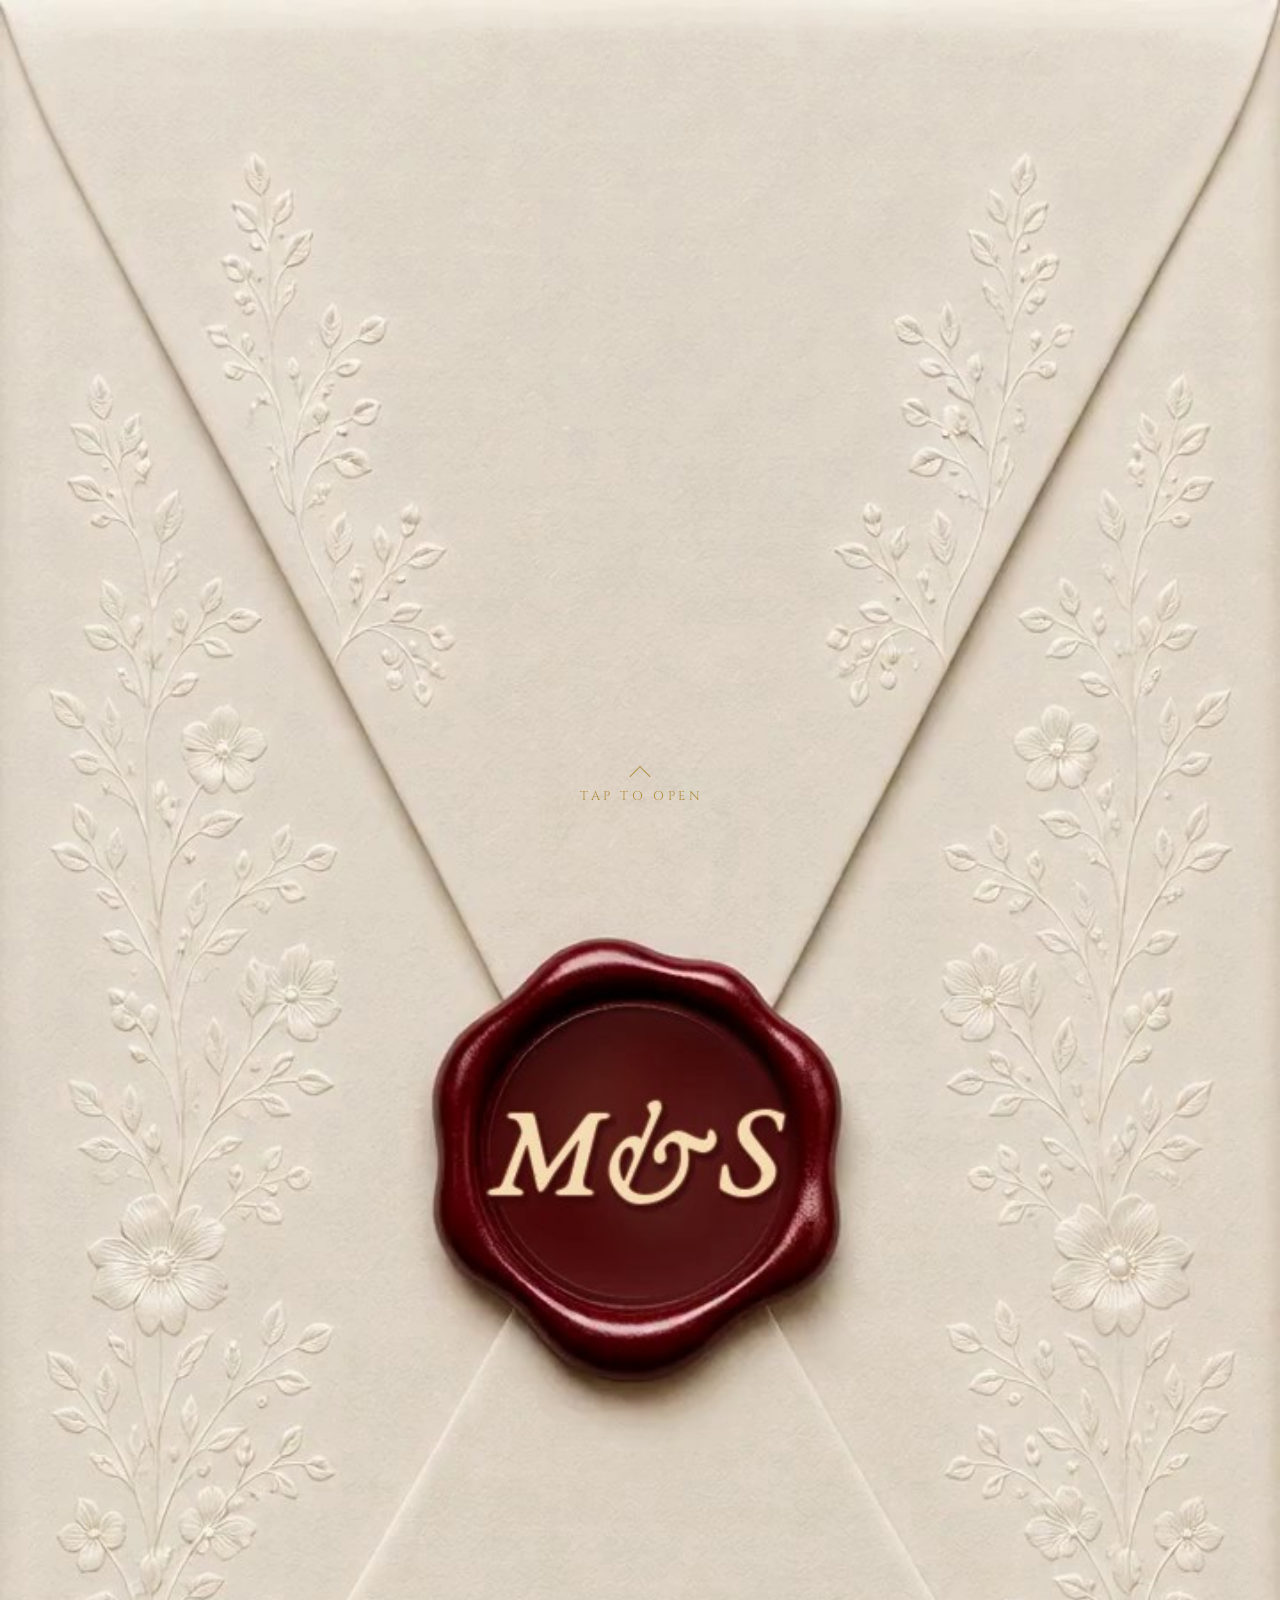
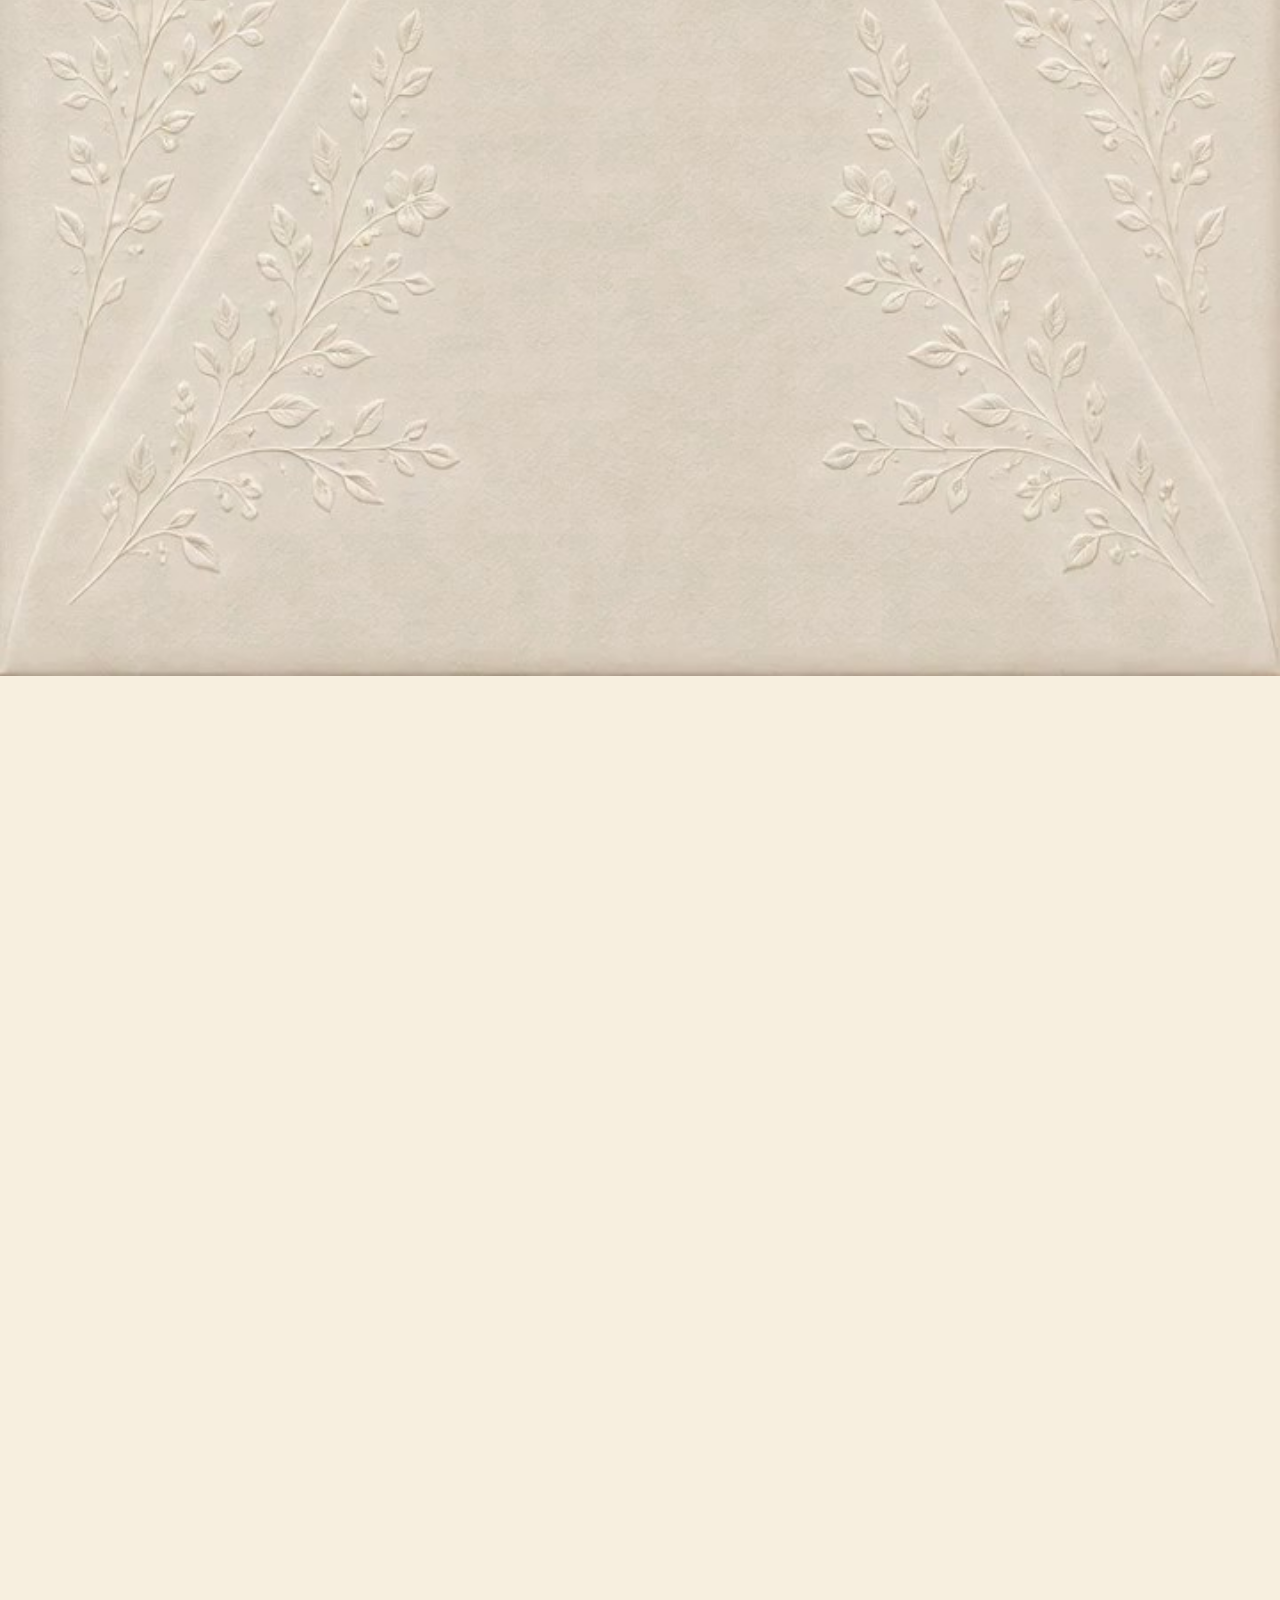
==== commit 2f311624: "Set the ayah as live text instead of an image Replaces the calligraphy-image version with the verse " ====
--- a/index.html
+++ b/index.html
@@ -156,12 +156,10 @@
 
         <!-- Surah Ar-Rum 30:21 (excerpt) — "...and He placed between you
              affection and mercy..." — the verse almost every Arabic wedding
-             invitation opens with. Same ink-over-paper extraction as the
-             venue line art (assets/img/README.md), so it sits transparent
-             on the card like bismillah.png does. -->
-        <img class="invite__ayah" src="assets/img/ayah.png"
-             alt="وَجَعَلَ بَيْنَكُم مَّوَدَّةً وَرَحْمَةً — And He placed between you affection and mercy (Surah Ar-Rum 30:21)"
-             width="448" height="76">
+             invitation opens with. Live text in Amiri (a proper Naskh face,
+             already loaded for its diacritics — see the <link> above), not
+             the image it started as: see assets/img/README.md. -->
+        <p class="invite__ayah" lang="ar" dir="rtl">وَجَعَلَ بَيْنَكُم مَّوَدَّةً وَرَحْمَةً</p>
 
         <p class="invite__greeting" lang="ar" dir="rtl">
           بقلوب بملؤها الفرح والسعادة نتشرف بدعوتكم لحضور حفل زفاف
--- a/css/style.css
+++ b/css/style.css
@@ -871,12 +871,16 @@
   --invite-body: clamp(1rem, 5.4vw, 1.3125rem);  /* → 21px */
 }
 
-/* Same width logic as .bismillah — sized a little narrower since the ayah
-   excerpt is a single short line rather than a full basmalah phrase. */
+/* Live text, not the image it started as. Amiri for the diacritics (see
+   the font <link> in <head>), sized against the same --invite-script
+   ceiling the reference's own Bismillah-card lines used. Colour sampled
+   from the calligraphy image's own ink (darkest stroke pixel, ~rgb(39,24,5))
+   rather than reusing the site's gold, since this reads as ink on paper. */
 .invite__ayah {
-  display: block;
-  width: calc(0.42 * (100% + 2 * var(--space-3)));
-  height: auto;
+  font-family: "Amiri", serif;
+  font-size: clamp(1.5rem, 8vw, 2rem);
+  line-height: 1.6;
+  color: #2A1B0D;
   margin: 0 auto var(--space-4);
 }
 
